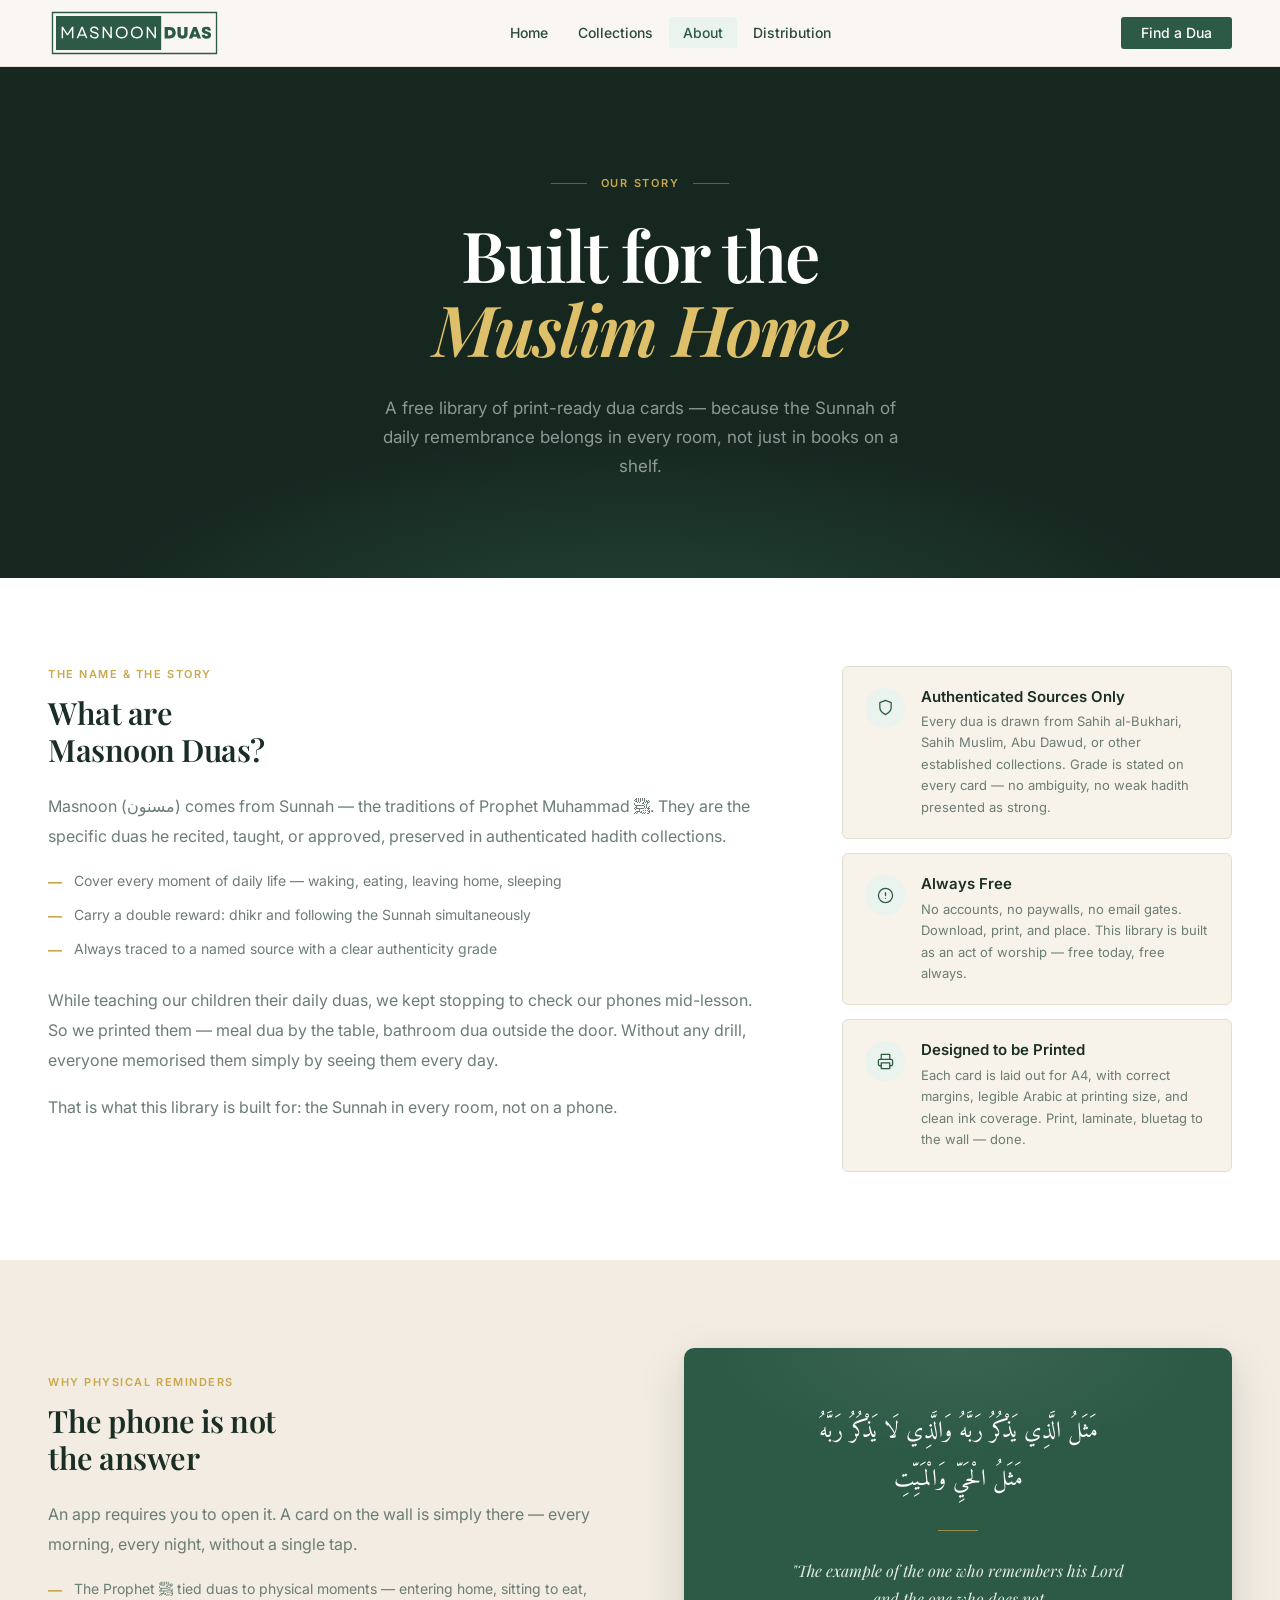
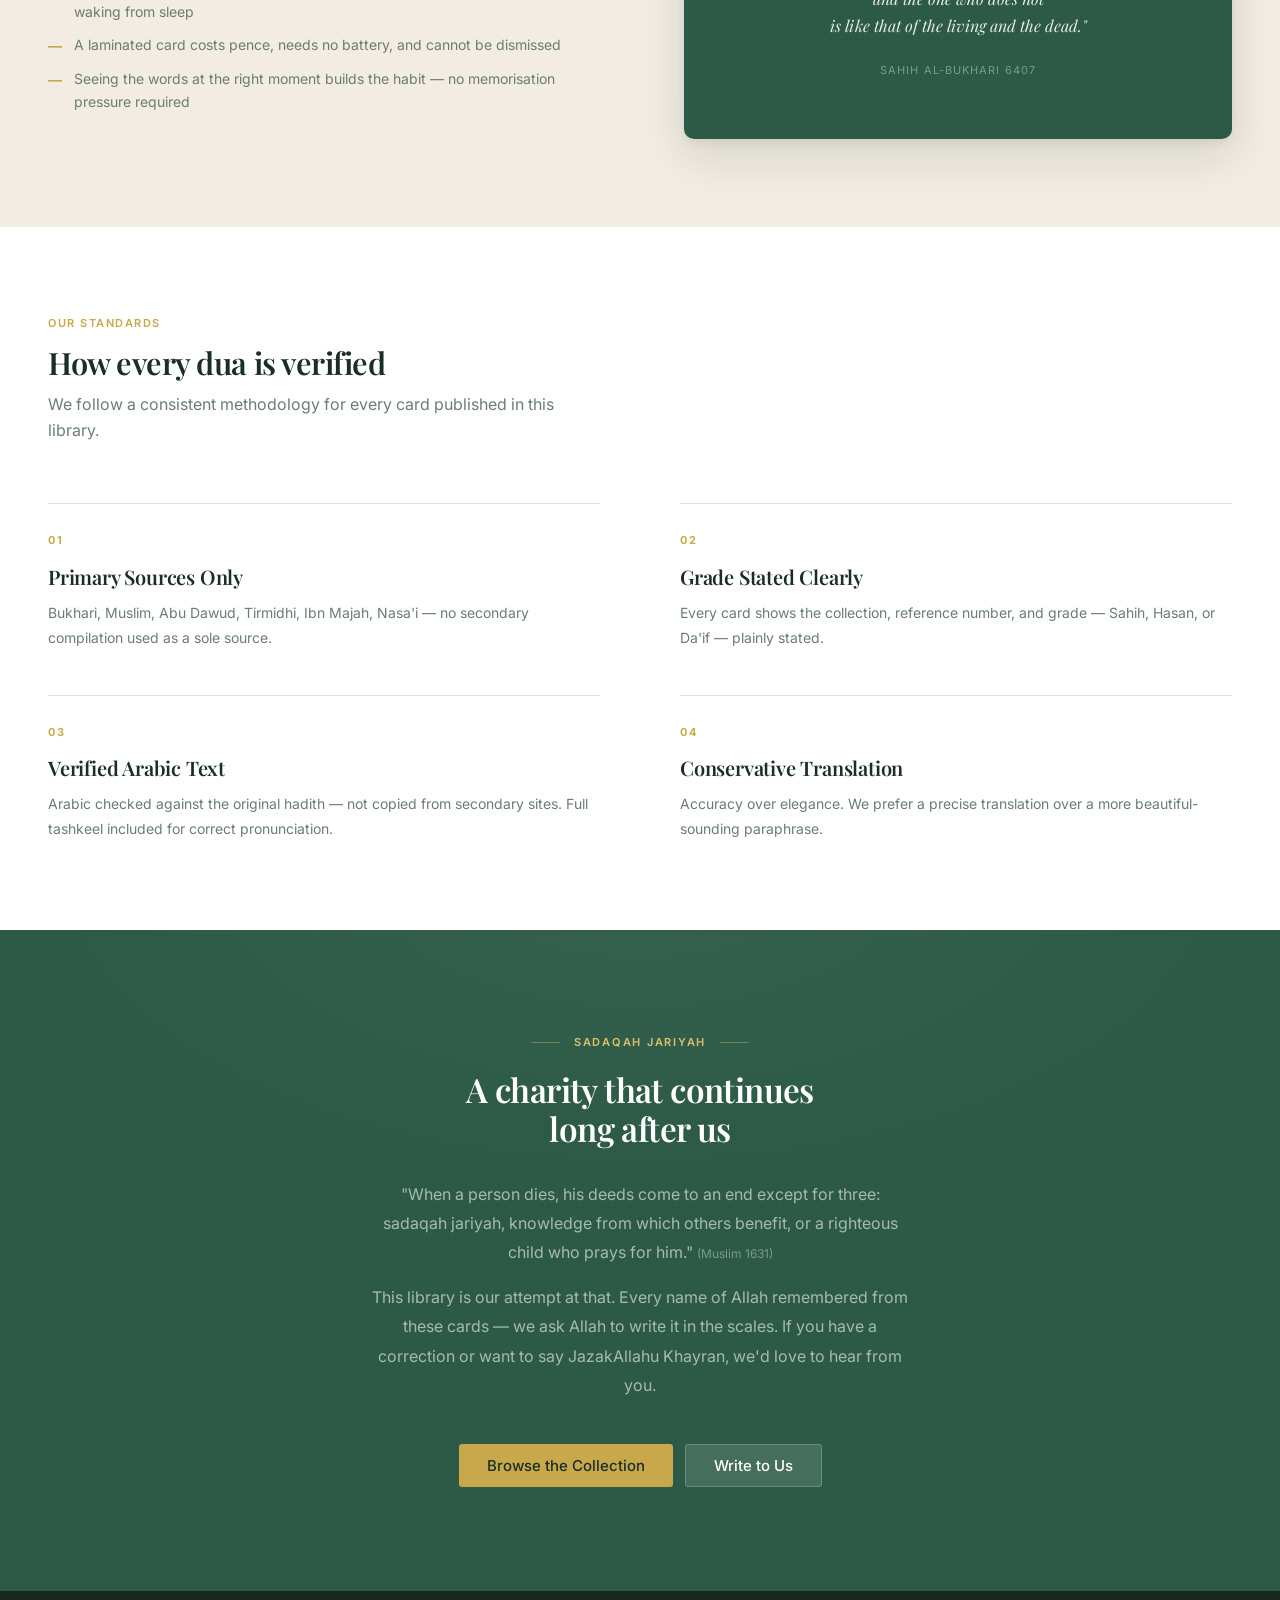
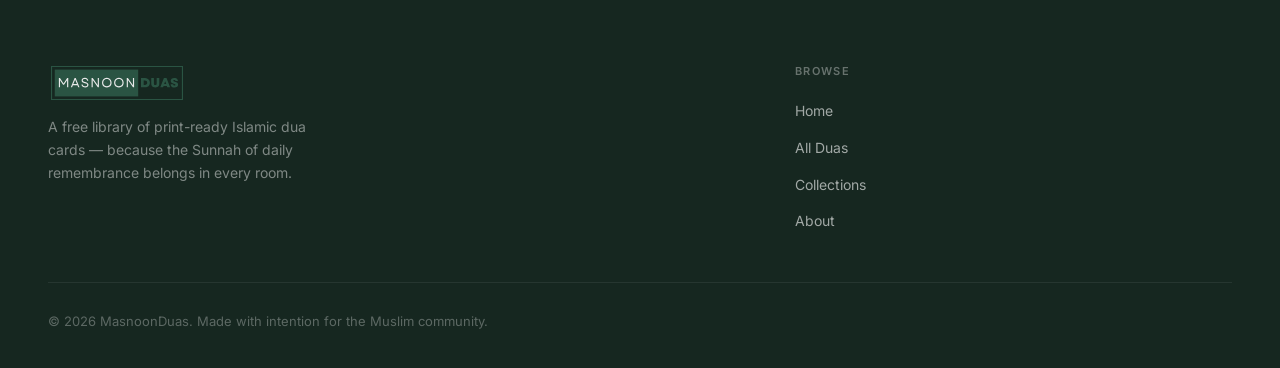
==== about.html @ e66ae3b7 "Add Google Analytics (G-L3SFLHLV78) to all pages Co-Authored-By: Claude Sonnet 4.6 <noreply@anthropi" ====
<!doctype html>
<html lang="en">
<head>
  <meta charset="UTF-8">
  <meta name="viewport" content="width=device-width, initial-scale=1.0">
  <!-- Google Analytics -->
  <script async src="https://www.googletagmanager.com/gtag/js?id=G-L3SFLHLV78"></script>
  <script>
    window.dataLayer = window.dataLayer || [];
    function gtag(){dataLayer.push(arguments);}
    gtag('js', new Date());
    gtag('config', 'G-L3SFLHLV78');
  </script>
  <title>About MasnoonDuas | Free Printable Islamic Dua Cards</title>
  <meta name="description" content="MasnoonDuas is a free library of print-ready Islamic dua cards, built to help Muslim families revive the Sunnah of daily remembrance in their homes.">
  <meta name="robots" content="index, follow">
  <link rel="canonical" href="https://masnoonduas.com/about.html">
  <link rel="icon" href="masnoon.svg" type="image/svg+xml">
  <!-- Open Graph -->
  <meta property="og:site_name" content="MasnoonDuas">
  <meta property="og:type" content="website">
  <meta property="og:url" content="https://masnoonduas.com/about.html">
  <meta property="og:title" content="About MasnoonDuas | Free Printable Islamic Dua Cards">
  <meta property="og:description" content="MasnoonDuas is a free library of print-ready Islamic dua cards, built to help Muslim families revive the Sunnah of daily remembrance in their homes.">
  <!-- Twitter Card -->
  <meta name="twitter:card" content="summary">
  <meta name="twitter:title" content="About MasnoonDuas | Free Printable Islamic Dua Cards">
  <meta name="twitter:description" content="MasnoonDuas is a free library of print-ready Islamic dua cards, built to help Muslim families revive the Sunnah of daily remembrance in their homes.">
  <link rel="preconnect" href="https://fonts.googleapis.com">
  <link rel="preconnect" href="https://fonts.gstatic.com" crossorigin>
  <link href="https://fonts.googleapis.com/css2?family=Playfair+Display:ital,wght@0,400;0,500;0,600;0,700;1,400;1,500&family=Inter:wght@300;400;500;600&family=Amiri:ital,wght@0,400;0,700;1,400&display=swap" rel="stylesheet">
  <link rel="stylesheet" href="css/base.css">
  <link rel="stylesheet" href="css/about.css">
  <script type="application/ld+json">
  {
    "@context": "https://schema.org",
    "@graph": [
      {
        "@type": "AboutPage",
        "@id": "https://masnoonduas.com/about.html",
        "url": "https://masnoonduas.com/about.html",
        "name": "About MasnoonDuas | Free Printable Islamic Dua Cards",
        "description": "MasnoonDuas is a free library of print-ready Islamic dua cards, built to help Muslim families revive the Sunnah of daily remembrance in their homes.",
        "isPartOf": {"@id": "https://masnoonduas.com/#website"},
        "about": {"@id": "https://masnoonduas.com/#organization"},
        "inLanguage": "en"
      },
      {
        "@type": "Organization",
        "@id": "https://masnoonduas.com/#organization",
        "name": "MasnoonDuas",
        "url": "https://masnoonduas.com/",
        "description": "A free library of print-ready Islamic dua cards — because the Sunnah of daily remembrance belongs in every room."
      }
    ]
  }
  </script>
</head>
<body>

<!-- ── NAV ─────────────────────────────────────────────── -->
<header class="nav">
  <div class="nav-inner">
    <a href="index.html" class="nav-logo">
      <img src="masnoon.svg" alt="MasnoonDuas" class="nav-logo-img">
    </a>
    <nav aria-label="Main navigation">
      <ul class="nav-links">
        <li><a href="index.html">Home</a></li>
        <li><a href="browse.html?tab=collections">Collections</a></li>
        <li><a href="about.html" class="active">About</a></li>
        <li><a href="distribute.html">Distribution</a></li>
      </ul>
    </nav>
    <div class="nav-actions">
      <a href="browse.html" class="btn btn-primary">Find a Dua</a>
    </div>
  </div>
</header>

<!-- ── HERO ─────────────────────────────────────────────── -->
<section class="about-hero">
  <div class="about-hero-inner">
    <div class="about-hero-kicker">Our Story</div>
    <h1 class="about-hero-title">
      Built for the<br>
      <em>Muslim Home</em>
    </h1>
    <p class="about-hero-sub">
      A free library of print-ready dua cards — because the Sunnah of daily remembrance belongs in every room, not just in books on a shelf.
    </p>
  </div>
</section>

<!-- ── ORIGIN ────────────────────────────────────────────── -->
<section class="section origin-section">
  <div class="section-inner">
    <div class="origin-grid">

      <!-- Left: story -->
      <div class="origin-text">
        <div class="section-kicker">The Name & The Story</div>
        <h2 class="section-title">What are<br>Masnoon Duas?</h2>
        <div class="origin-body">
          <p>Masnoon (مسنون) comes from Sunnah — the traditions of Prophet Muhammad ﷺ. They are the specific duas he recited, taught, or approved, preserved in authenticated hadith collections.</p>
          <ul class="about-list">
            <li>Cover every moment of daily life — waking, eating, leaving home, sleeping</li>
            <li>Carry a double reward: dhikr and following the Sunnah simultaneously</li>
            <li>Always traced to a named source with a clear authenticity grade</li>
          </ul>

          <p style="margin-top: 24px;">While teaching our children their daily duas, we kept stopping to check our phones mid-lesson. So we printed them — meal dua by the table, bathroom dua outside the door. Without any drill, everyone memorised them simply by seeing them every day.</p>

          <p style="margin-top: 16px;">That is what this library is built for: the Sunnah in every room, not on a phone.</p>
        </div>
      </div>

      <!-- Right: commitment cards -->
      <div class="origin-cards">
        <div class="origin-card">
          <div class="origin-card-icon">
            <svg viewBox="0 0 24 24" fill="none" stroke="currentColor" stroke-width="1.8" stroke-linecap="round" stroke-linejoin="round">
              <path d="M12 22s8-4 8-10V5l-8-3-8 3v7c0 6 8 10 8 10z"/>
            </svg>
          </div>
          <div>
            <div class="origin-card-title">Authenticated Sources Only</div>
            <div class="origin-card-desc">Every dua is drawn from Sahih al-Bukhari, Sahih Muslim, Abu Dawud, or other established collections. Grade is stated on every card — no ambiguity, no weak hadith presented as strong.</div>
          </div>
        </div>

        <div class="origin-card">
          <div class="origin-card-icon">
            <svg viewBox="0 0 24 24" fill="none" stroke="currentColor" stroke-width="1.8" stroke-linecap="round" stroke-linejoin="round">
              <circle cx="12" cy="12" r="10"/>
              <line x1="12" y1="8" x2="12" y2="12"/>
              <line x1="12" y1="16" x2="12.01" y2="16"/>
            </svg>
          </div>
          <div>
            <div class="origin-card-title">Always Free</div>
            <div class="origin-card-desc">No accounts, no paywalls, no email gates. Download, print, and place. This library is built as an act of worship — free today, free always.</div>
          </div>
        </div>

        <div class="origin-card">
          <div class="origin-card-icon">
            <svg viewBox="0 0 24 24" fill="none" stroke="currentColor" stroke-width="1.8" stroke-linecap="round" stroke-linejoin="round">
              <polyline points="6 9 6 2 18 2 18 9"/>
              <path d="M6 18H4a2 2 0 01-2-2v-5a2 2 0 012-2h16a2 2 0 012 2v5a2 2 0 01-2 2h-2"/>
              <rect x="6" y="14" width="12" height="8"/>
            </svg>
          </div>
          <div>
            <div class="origin-card-title">Designed to be Printed</div>
            <div class="origin-card-desc">Each card is laid out for A4, with correct margins, legible Arabic at printing size, and clean ink coverage. Print, laminate, bluetag to the wall — done.</div>
          </div>
        </div>
      </div>

    </div>
  </div>
</section>

<!-- ── PHILOSOPHY ─────────────────────────────────────────── -->
<section class="section philosophy-section">
  <div class="section-inner">
    <div class="philosophy-grid">

      <!-- Left: text -->
      <div class="philosophy-text">
        <div class="section-kicker">Why Physical Reminders</div>
        <h2 class="section-title">The phone is not<br>the answer</h2>
        <div class="philosophy-body">
          <p>An app requires you to open it. A card on the wall is simply there — every morning, every night, without a single tap.</p>
          <ul class="about-list">
            <li>The Prophet ﷺ tied duas to physical moments — entering home, sitting to eat, waking from sleep</li>
            <li>A laminated card costs pence, needs no battery, and cannot be dismissed</li>
            <li>Seeing the words at the right moment builds the habit — no memorisation pressure required</li>
          </ul>
        </div>
      </div>

      <!-- Right: hadith quote -->
      <div class="philosophy-quote">
        <div class="philosophy-quote-arabic">
          مَثَلُ الَّذِي يَذْكُرُ رَبَّهُ وَالَّذِي لَا يَذْكُرُ رَبَّهُ<br>
          مَثَلُ الْحَيِّ وَالْمَيِّتِ
        </div>
        <div class="philosophy-quote-rule"></div>
        <div class="philosophy-quote-trans">
          "The example of the one who remembers his Lord<br>
          and the one who does not<br>
          is like that of the living and the dead."
        </div>
        <div class="philosophy-quote-source">Sahih al-Bukhari 6407</div>
      </div>

    </div>
  </div>
</section>

<!-- ── STANDARDS ──────────────────────────────────────────── -->
<section class="section standards-section">
  <div class="section-inner">
    <div class="standards-header">
      <div class="section-kicker">Our Standards</div>
      <h2 class="section-title">How every dua is verified</h2>
      <p class="section-sub">We follow a consistent methodology for every card published in this library.</p>
    </div>
    <div class="standards-grid">

      <div class="standard-item">
        <span class="standard-num">01</span>
        <div class="standard-title">Primary Sources Only</div>
        <div class="standard-desc">Bukhari, Muslim, Abu Dawud, Tirmidhi, Ibn Majah, Nasa'i — no secondary compilation used as a sole source.</div>
      </div>

      <div class="standard-item">
        <span class="standard-num">02</span>
        <div class="standard-title">Grade Stated Clearly</div>
        <div class="standard-desc">Every card shows the collection, reference number, and grade — Sahih, Hasan, or Da'if — plainly stated.</div>
      </div>

      <div class="standard-item">
        <span class="standard-num">03</span>
        <div class="standard-title">Verified Arabic Text</div>
        <div class="standard-desc">Arabic checked against the original hadith — not copied from secondary sites. Full tashkeel included for correct pronunciation.</div>
      </div>

      <div class="standard-item">
        <span class="standard-num">04</span>
        <div class="standard-title">Conservative Translation</div>
        <div class="standard-desc">Accuracy over elegance. We prefer a precise translation over a more beautiful-sounding paraphrase.</div>
      </div>

    </div>
  </div>
</section>

<!-- ── CLOSING ────────────────────────────────────────────── -->
<section class="closing-section">
  <div class="closing-inner">
    <div class="closing-kicker">Sadaqah Jariyah</div>
    <h2 class="closing-title">A charity that continues<br>long after us</h2>
    <p class="closing-body">
      "When a person dies, his deeds come to an end except for three: sadaqah jariyah, knowledge from which others benefit, or a righteous child who prays for him." <span style="color:rgba(255,255,255,0.38); font-size:12px;">(Muslim 1631)</span>
    </p>
    <p class="closing-body">
      This library is our attempt at that. Every name of Allah remembered from these cards — we ask Allah to write it in the scales. If you have a correction or want to say JazakAllahu Khayran, we'd love to hear from you.
    </p>
    <div class="closing-actions">
      <a href="browse.html" class="btn btn-gold btn-lg">Browse the Collection</a>
      <a href="mailto:muntasir.joarder@gmail.com" class="btn btn-white btn-lg">Write to Us</a>
    </div>
  </div>
</section>

<!-- ── FOOTER ─────────────────────────────────────────────── -->
<footer class="footer">
  <div class="footer-inner">
    <div class="footer-top">
      <div>
        <div class="footer-logo">
          <img src="masnoon.svg" alt="MasnoonDuas" class="footer-logo-img">
        </div>
        <p class="footer-tagline">A free library of print-ready Islamic dua cards — because the Sunnah of daily remembrance belongs in every room.</p>
      </div>
      <div>
        <div class="footer-col-title">Browse</div>
        <ul class="footer-links">
          <li><a href="index.html">Home</a></li>
          <li><a href="browse.html">All Duas</a></li>
          <li><a href="browse.html?tab=collections">Collections</a></li>
          <li><a href="about.html">About</a></li>
        </ul>
      </div>
    </div>
    <div class="footer-bottom">
      <div class="footer-copy">© 2026 MasnoonDuas. Made with intention for the Muslim community.</div>
    </div>
  </div>
</footer>

</body>
</html>
---- css/base.css ----
:root {
  --bg:            #FAF7F2;
  --surface:       #FFFFFF;
  --fg:            #1A2E25;
  --fg-light:      #2C4A3A;
  --muted:         #6B7D74;
  --muted-light:   #96A89F;
  --border:        #E4DDD0;
  --border-light:  #EDE7DC;
  --emerald:       #2D5A47;
  --emerald-deep:  #1E3D2F;
  --emerald-mid:   #3A7059;
  --emerald-subtle:#EBF3EE;
  --gold:          #C9A84C;
  --gold-light:    #DEC06A;
  --gold-subtle:   #FAF4E4;
  --cream-section: #F2ECE2;
  --cream-card:    #F7F2EA;
  --dark-surface:  #162720;

  --font-display: 'Playfair Display', Georgia, 'Times New Roman', serif;
  --font-body:    'Inter', -apple-system, BlinkMacSystemFont, system-ui, sans-serif;
  --font-arabic:  'Amiri', 'Traditional Arabic', 'Arabic Typesetting', serif;

  --shadow-sm:   0 1px 4px rgba(26,46,37,.06);
  --shadow-md:   0 4px 20px rgba(26,46,37,.09), 0 1px 4px rgba(26,46,37,.05);
  --shadow-lg:   0 16px 48px rgba(26,46,37,.13), 0 4px 12px rgba(26,46,37,.07);
  --shadow-card: 0 2px 12px rgba(26,46,37,.08);

  --container: 1320px;
  --r-sm: 3px;
  --r-md: 6px;
  --r-lg: 10px;
}

*, *::before, *::after { box-sizing: border-box; margin: 0; padding: 0; }
html { scroll-behavior: smooth; }
body {
  background: var(--bg);
  color: var(--fg);
  font-family: var(--font-body);
  font-size: 16px;
  line-height: 1.6;
  -webkit-font-smoothing: antialiased;
  -moz-osx-font-smoothing: grayscale;
}

/* ── NAV ── */
.nav {
  position: sticky; top: 0; z-index: 200;
  background: rgba(250,247,242,0.92);
  backdrop-filter: blur(14px);
  -webkit-backdrop-filter: blur(14px);
  border-bottom: 1px solid var(--border);
}
.nav-inner {
  max-width: var(--container); margin: 0 auto;
  padding: 0 48px; height: 66px;
  display: flex; align-items: center; justify-content: space-between; gap: 32px;
}
.nav-logo { display: flex; align-items: center; gap: 10px; text-decoration: none; flex-shrink: 0; }
.nav-logo-img { height: 50px; width: auto; display: block; }
.nav-links { display: flex; align-items: center; gap: 2px; list-style: none; }
.nav-links a {
  color: var(--fg-light); text-decoration: none; font-size: 14px; font-weight: 500;
  padding: 7px 14px; border-radius: var(--r-sm);
  transition: color .18s, background .18s; white-space: nowrap;
}
.nav-links a:hover, .nav-links a.active { color: var(--emerald); background: var(--emerald-subtle); }
.nav-actions { display: flex; align-items: center; gap: 10px; flex-shrink: 0; }

/* ── BUTTONS ── */
.btn {
  display: inline-flex; align-items: center; gap: 7px;
  padding: 9px 20px; border-radius: var(--r-sm);
  font-family: var(--font-body); font-size: 14px; font-weight: 500;
  line-height: 1; cursor: pointer; transition: all .2s;
  text-decoration: none; border: none; white-space: nowrap;
}
.btn-primary { background: var(--emerald); color: #fff; }
.btn-primary:hover { background: var(--emerald-deep); }
.btn-outline { background: transparent; color: var(--emerald); border: 1.5px solid var(--emerald); }
.btn-outline:hover { background: var(--emerald-subtle); }
.btn-ghost { background: transparent; color: var(--fg-light); border: 1.5px solid var(--border); }
.btn-ghost:hover { border-color: var(--emerald); color: var(--emerald); }
.btn-gold { background: var(--gold); color: var(--fg); }
.btn-gold:hover { background: var(--gold-light); }
.btn-white { background: rgba(255,255,255,0.12); color: #fff; border: 1.5px solid rgba(255,255,255,0.2); }
.btn-white:hover { background: rgba(255,255,255,0.2); }
.btn-lg { padding: 13px 28px; font-size: 15px; }

/* ── SECTION BASE ── */
.section { padding: 80px 0; }
.section-inner { max-width: var(--container); margin: 0 auto; padding: 0 48px; }
.section-kicker {
  font-size: 11px; font-weight: 600; letter-spacing: 0.14em;
  text-transform: uppercase; color: var(--gold); margin-bottom: 12px;
}
.section-title {
  font-family: var(--font-display); font-size: clamp(26px, 2.4vw, 36px);
  font-weight: 600; letter-spacing: -0.015em; line-height: 1.2; color: var(--fg);
}
.section-sub { font-size: 16px; color: var(--muted); margin-top: 10px; max-width: 480px; }

/* ── FOOTER ── */
.footer { background: var(--dark-surface); padding: 72px 0 36px; }
.footer-inner { max-width: var(--container); margin: 0 auto; padding: 0 48px; }
.footer-top {
  display: grid; grid-template-columns: 1.6fr 1fr; gap: 48px;
  padding-bottom: 48px; border-bottom: 1px solid rgba(255,255,255,0.07);
}
.footer-logo { display: flex; align-items: center; margin-bottom: 12px; }
.footer-logo-img { height: 40px; width: auto; display: block; opacity: 0.9; }
.footer-tagline { font-size: 14px; color: rgba(255,255,255,0.45); line-height: 1.65; max-width: 280px; }
.footer-col-title {
  font-size: 11px; font-weight: 600; letter-spacing: 0.12em; text-transform: uppercase;
  color: rgba(255,255,255,0.35); margin-bottom: 18px;
}
.footer-links { list-style: none; display: flex; flex-direction: column; gap: 11px; }
.footer-links a { color: rgba(255,255,255,0.6); text-decoration: none; font-size: 14px; transition: color .18s; }
.footer-links a:hover { color: #fff; }
.footer-bottom { padding-top: 28px; }
.footer-copy { font-size: 13px; color: rgba(255,255,255,0.3); }

/* ── RESPONSIVE ── */
@media (max-width: 768px) {
  :root { --container: 100%; }
  .nav-inner { padding: 0 20px; }
  .nav-links { display: none; }
  .section { padding: 56px 0; }
  .section-inner { padding: 0 20px; }
  .footer-top { grid-template-columns: 1fr; gap: 32px; }
  .footer-inner { padding: 0 20px; }
}
---- css/about.css ----
/* about.css overrides base section padding/width for the more spacious about layout */
.section { padding: 88px 0; }
.section-sub { max-width: 540px; }

/* ── ABOUT LIST ── */
.about-list {
  list-style: none; display: flex; flex-direction: column;
  gap: 10px; margin-top: 18px;
}
.about-list li {
  display: flex; align-items: flex-start; gap: 12px;
  font-size: 14px; color: var(--muted); line-height: 1.65;
}
.about-list li::before {
  content: '—'; color: var(--gold); font-weight: 700;
  flex-shrink: 0; margin-top: 1px;
}

/* ── ABOUT HERO ── */
.about-hero {
  background: var(--dark-surface); padding: 108px 0 96px;
  text-align: center; position: relative; overflow: hidden;
}
.about-hero::before {
  content: ''; position: absolute; inset: 0;
  background: radial-gradient(ellipse 70% 60% at 50% 110%, rgba(45,90,71,0.55) 0%, transparent 65%);
  pointer-events: none;
}
.about-hero-inner {
  max-width: 720px; margin: 0 auto; padding: 0 48px;
  position: relative; z-index: 1;
}
.about-hero-kicker {
  display: flex; align-items: center; justify-content: center; gap: 14px;
  font-size: 11px; font-weight: 600; letter-spacing: 0.16em;
  text-transform: uppercase; color: var(--gold); margin-bottom: 24px;
}
.about-hero-kicker::before, .about-hero-kicker::after {
  content: ''; display: block; width: 36px; height: 1px; background: var(--gold); opacity: 0.45;
}
.about-hero-title {
  font-family: var(--font-display); font-size: clamp(42px, 5.5vw, 72px);
  font-weight: 600; line-height: 1.06; letter-spacing: -0.028em;
  color: #fff; margin-bottom: 28px;
}
.about-hero-title em { font-style: italic; color: var(--gold-light); }
.about-hero-sub {
  font-size: 17px; line-height: 1.72; color: rgba(255,255,255,0.52); max-width: 540px; margin: 0 auto;
}

/* ── ORIGIN SECTION ── */
.origin-section { background: var(--surface); }
.origin-grid { display: grid; grid-template-columns: 1fr 390px; gap: 88px; align-items: start; }
.origin-body { font-size: 16px; color: var(--muted); line-height: 1.88; margin-top: 22px; }
.origin-cards { display: flex; flex-direction: column; gap: 14px; position: sticky; top: 88px; }
.origin-card {
  display: flex; gap: 16px; align-items: flex-start;
  background: var(--cream-card); border: 1px solid var(--border);
  border-radius: var(--r-md); padding: 20px 22px; transition: border-color .2s, box-shadow .2s;
}
.origin-card:hover { border-color: rgba(45,90,71,0.25); box-shadow: var(--shadow-sm); }
.origin-card-icon {
  flex-shrink: 0; width: 40px; height: 40px; background: var(--emerald-subtle);
  border-radius: 50%; display: flex; align-items: center; justify-content: center;
  color: var(--emerald); margin-top: 1px;
}
.origin-card-icon svg { width: 17px; height: 17px; }
.origin-card-title { font-weight: 600; font-size: 15px; color: var(--fg); margin-bottom: 5px; line-height: 1.3; }
.origin-card-desc { font-size: 13px; color: var(--muted); line-height: 1.65; }

/* ── PHILOSOPHY SECTION ── */
.philosophy-section { background: var(--cream-section); }
.philosophy-grid { display: grid; grid-template-columns: 1fr 1fr; gap: 88px; align-items: center; }
.philosophy-body { font-size: 16px; color: var(--muted); line-height: 1.88; margin-top: 22px; }
.philosophy-quote {
  background: var(--emerald); border-radius: var(--r-lg);
  padding: 60px 48px; text-align: center;
  box-shadow: var(--shadow-lg); position: relative; overflow: hidden;
}
.philosophy-quote::before {
  content: ''; position: absolute; inset: 0;
  background: radial-gradient(ellipse 80% 50% at 50% 0%, rgba(255,255,255,0.06) 0%, transparent 55%);
  pointer-events: none;
}
.philosophy-quote-arabic {
  font-family: var(--font-arabic); font-size: 23px; color: #fff;
  line-height: 2.1; direction: rtl; position: relative; z-index: 1;
}
.philosophy-quote-rule { width: 40px; height: 1px; background: var(--gold); margin: 26px auto; opacity: 0.65; }
.philosophy-quote-trans {
  font-family: var(--font-display); font-style: italic; font-size: 16px;
  color: rgba(255,255,255,0.88); line-height: 1.72; margin-bottom: 22px;
  position: relative; z-index: 1;
}
.philosophy-quote-source {
  font-size: 11px; color: rgba(255,255,255,0.38); letter-spacing: 0.1em;
  text-transform: uppercase; position: relative; z-index: 1;
}

/* ── STANDARDS SECTION ── */
.standards-section { background: var(--surface); }
.standards-header { margin-bottom: 60px; }
.standards-grid { display: grid; grid-template-columns: 1fr 1fr; gap: 44px 80px; }
.standard-item { border-top: 1.5px solid var(--border); padding-top: 28px; }
.standard-num {
  display: block; font-size: 11px; font-weight: 700; letter-spacing: 0.16em;
  text-transform: uppercase; color: var(--gold); margin-bottom: 14px;
}
.standard-title {
  font-family: var(--font-display); font-size: 20px; font-weight: 600;
  color: var(--fg); margin-bottom: 12px; letter-spacing: -0.01em; line-height: 1.25;
}
.standard-desc { font-size: 14px; color: var(--muted); line-height: 1.78; }

/* ── CLOSING SECTION ── */
.closing-section { background: var(--emerald); padding: 104px 0; position: relative; overflow: hidden; }
.closing-section::before {
  content: ''; position: absolute; inset: 0;
  background: radial-gradient(ellipse 80% 80% at 50% -10%, rgba(255,255,255,0.04) 0%, transparent 60%);
  pointer-events: none;
}
.closing-inner {
  max-width: 640px; margin: 0 auto; padding: 0 48px;
  text-align: center; position: relative; z-index: 1;
}
.closing-kicker {
  font-size: 11px; font-weight: 600; letter-spacing: 0.16em;
  text-transform: uppercase; color: var(--gold-light); margin-bottom: 18px;
  display: flex; align-items: center; justify-content: center; gap: 14px;
}
.closing-kicker::before, .closing-kicker::after {
  content: ''; display: block; width: 28px; height: 1px; background: var(--gold-light); opacity: 0.4;
}
.closing-title {
  font-family: var(--font-display); font-size: clamp(26px, 2.6vw, 38px);
  font-weight: 600; color: #fff; line-height: 1.18; letter-spacing: -0.018em; margin-bottom: 32px;
}
.closing-body { font-size: 16px; color: rgba(255,255,255,0.58); line-height: 1.82; }
.closing-body + .closing-body { margin-top: 16px; }
.closing-actions { display: flex; gap: 12px; justify-content: center; flex-wrap: wrap; margin-top: 44px; }

/* ── RESPONSIVE ── */
@media (max-width: 1024px) {
  .origin-grid { grid-template-columns: 1fr; gap: 52px; }
  .origin-cards { position: static; }
  .philosophy-grid { grid-template-columns: 1fr; gap: 52px; }
}
@media (max-width: 768px) {
  .section { padding: 64px 0; }
  .about-hero { padding: 72px 0 64px; }
  .about-hero-inner { padding: 0 20px; }
  .philosophy-quote { padding: 44px 28px; }
  .standards-grid { grid-template-columns: 1fr; }
  .closing-section { padding: 72px 0; }
  .closing-inner { padding: 0 20px; }
}
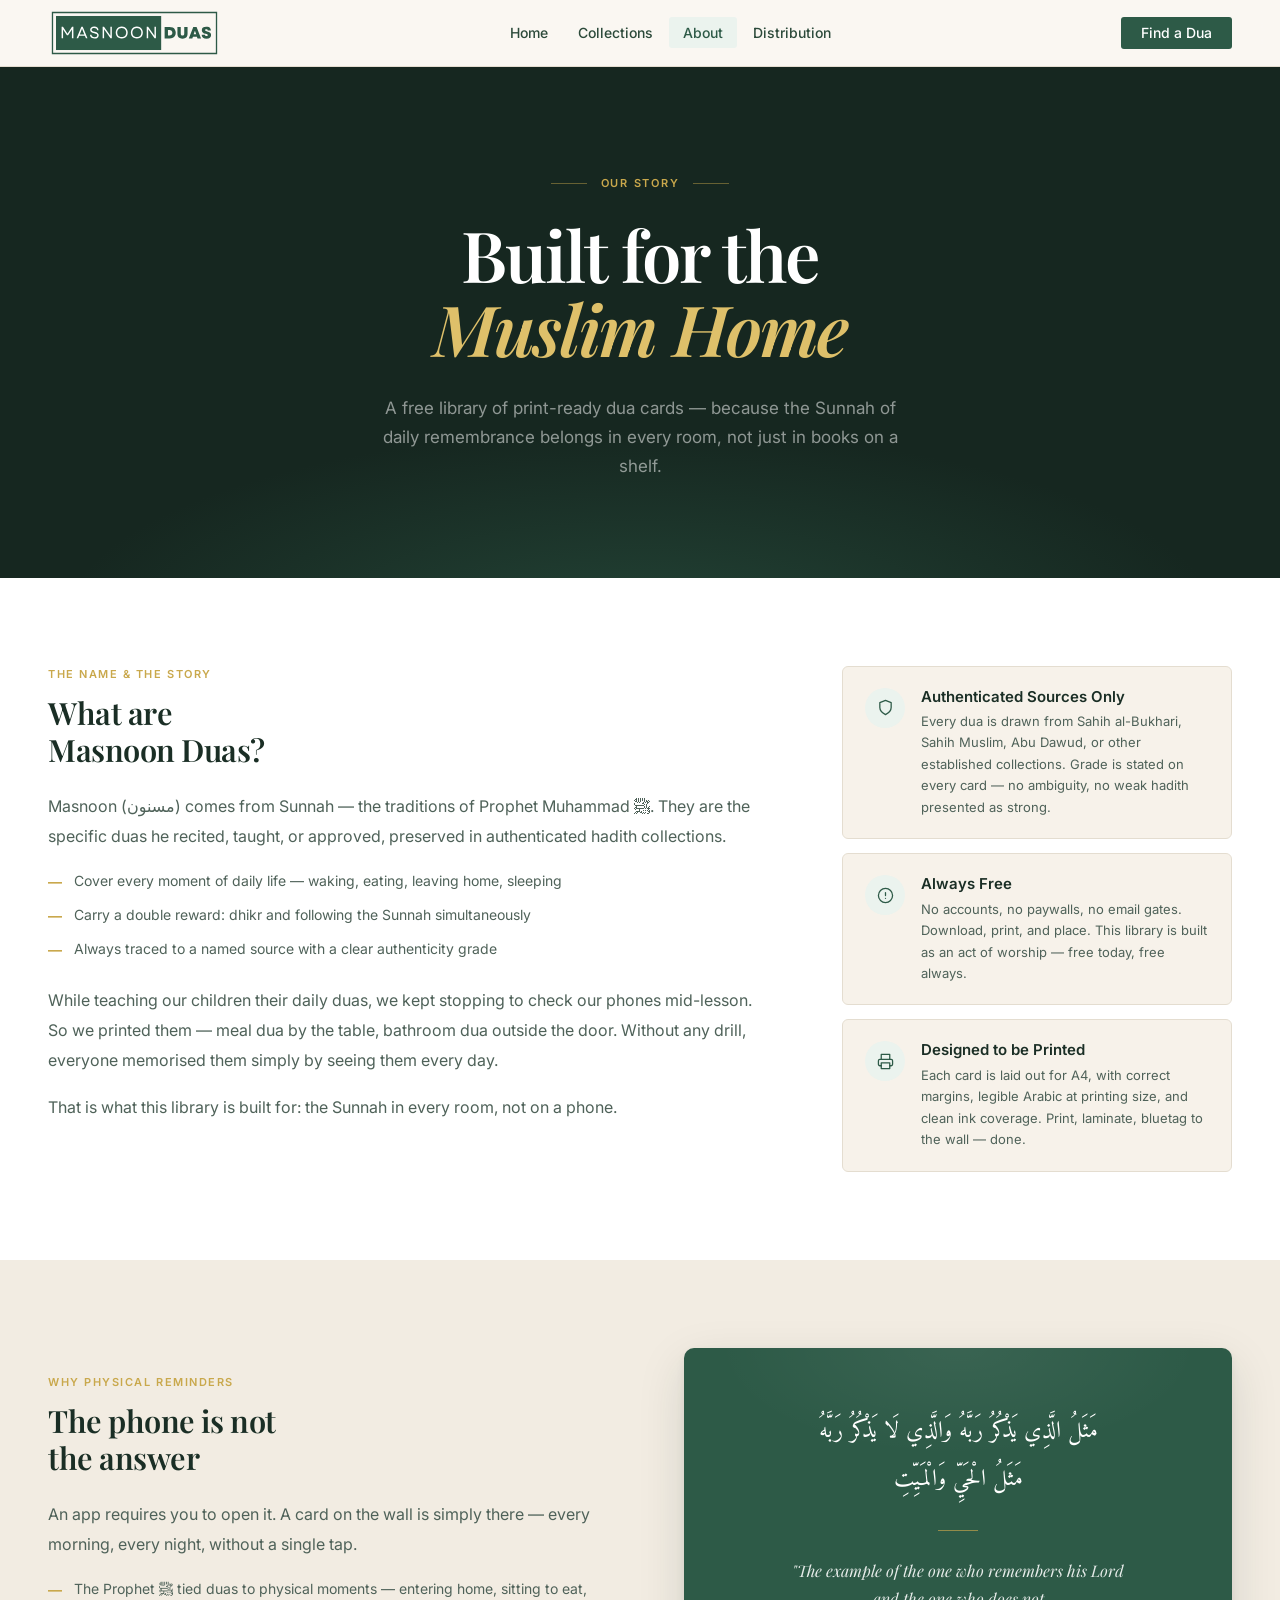
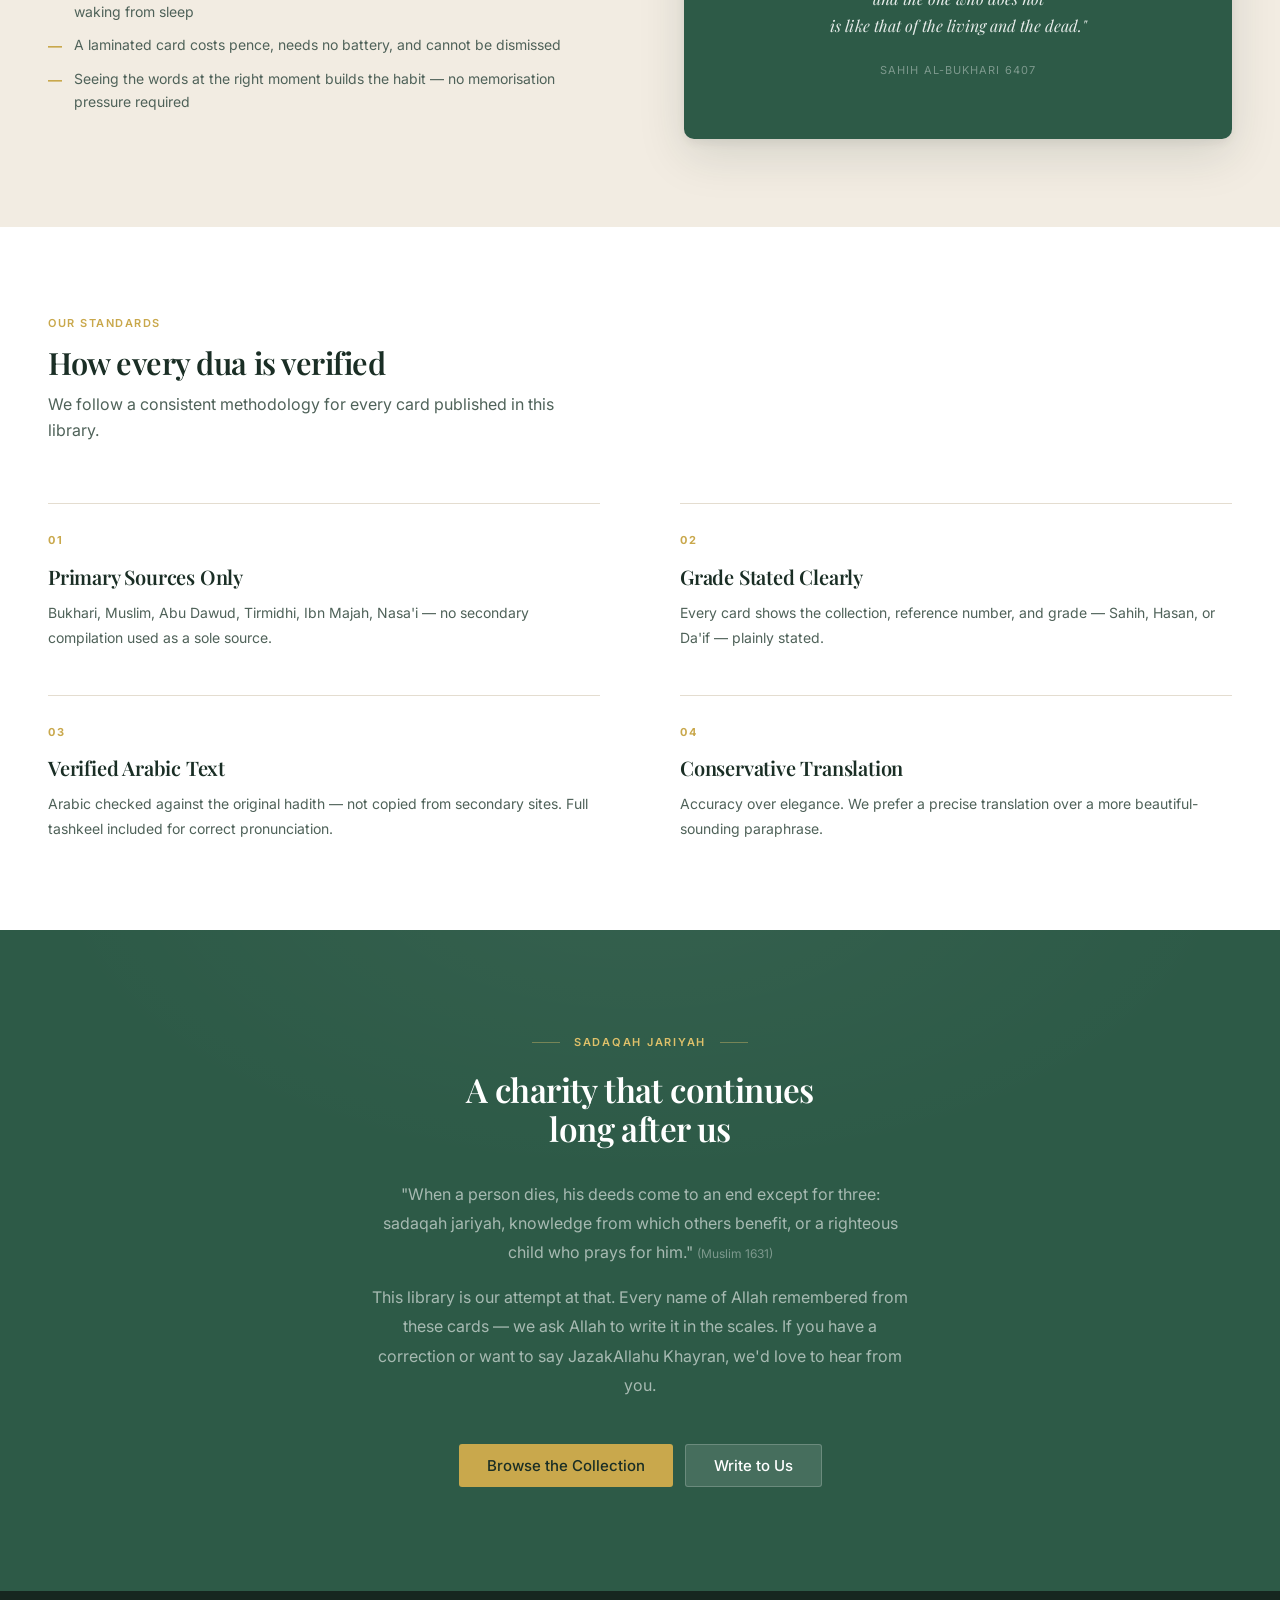
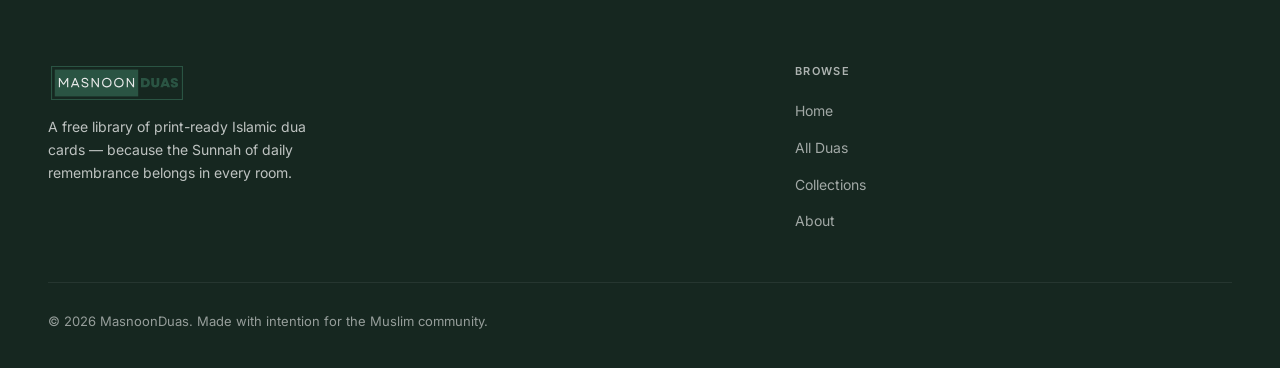
==== commit 4fdb5565: "Inline CSS to eliminate render-blocking stylesheets Replaces <link rel="stylesheet"> references to b" ====
--- a/about.html
+++ b/about.html
@@ -3,13 +3,26 @@
 <head>
   <meta charset="UTF-8">
   <meta name="viewport" content="width=device-width, initial-scale=1.0">
-  <!-- Google Analytics -->
-  <script async src="https://www.googletagmanager.com/gtag/js?id=G-L3SFLHLV78"></script>
+  <!-- Google Analytics (interaction-triggered — queued immediately, script loads on first user interaction) -->
   <script>
     window.dataLayer = window.dataLayer || [];
     function gtag(){dataLayer.push(arguments);}
     gtag('js', new Date());
     gtag('config', 'G-L3SFLHLV78');
+    (function() {
+      var loaded = false;
+      function loadGA() {
+        if (loaded) return;
+        loaded = true;
+        var s = document.createElement('script');
+        s.async = true;
+        s.src = 'https://www.googletagmanager.com/gtag/js?id=G-L3SFLHLV78';
+        document.head.appendChild(s);
+      }
+      ['click','scroll','keydown','touchstart'].forEach(function(e) {
+        window.addEventListener(e, loadGA, {once: true, passive: true});
+      });
+    })();
   </script>
   <title>About MasnoonDuas | Free Printable Islamic Dua Cards</title>
   <meta name="description" content="MasnoonDuas is a free library of print-ready Islamic dua cards, built to help Muslim families revive the Sunnah of daily remembrance in their homes.">
@@ -28,9 +41,97 @@
   <meta name="twitter:description" content="MasnoonDuas is a free library of print-ready Islamic dua cards, built to help Muslim families revive the Sunnah of daily remembrance in their homes.">
   <link rel="preconnect" href="https://fonts.googleapis.com">
   <link rel="preconnect" href="https://fonts.gstatic.com" crossorigin>
-  <link href="https://fonts.googleapis.com/css2?family=Playfair+Display:ital,wght@0,400;0,500;0,600;0,700;1,400;1,500&family=Inter:wght@300;400;500;600&family=Amiri:ital,wght@0,400;0,700;1,400&display=swap" rel="stylesheet">
-  <link rel="stylesheet" href="css/base.css">
-  <link rel="stylesheet" href="css/about.css">
+  <link rel="preload" as="style" href="https://fonts.googleapis.com/css2?family=Playfair+Display:ital,wght@0,400;0,600;0,700;1,400&family=Inter:wght@400;500;600&family=Amiri:wght@400;700&display=swap">
+  <link rel="stylesheet" href="https://fonts.googleapis.com/css2?family=Playfair+Display:ital,wght@0,400;0,600;0,700;1,400&family=Inter:wght@400;500;600&family=Amiri:wght@400;700&display=swap" media="print" onload="this.media='all'">
+  <noscript><link rel="stylesheet" href="https://fonts.googleapis.com/css2?family=Playfair+Display:ital,wght@0,400;0,600;0,700;1,400&family=Inter:wght@400;500;600&family=Amiri:wght@400;700&display=swap"></noscript>
+  <style>
+:root{--bg:#FAF7F2;--surface:#FFFFFF;--fg:#1A2E25;--fg-light:#2C4A3A;--muted:#4F6259;--muted-light:#96A89F;--border:#E4DDD0;--border-light:#EDE7DC;--emerald:#2D5A47;--emerald-deep:#1E3D2F;--emerald-mid:#3A7059;--emerald-subtle:#EBF3EE;--gold:#C9A84C;--gold-light:#DEC06A;--gold-subtle:#FAF4E4;--cream-section:#F2ECE2;--cream-card:#F7F2EA;--dark-surface:#162720;--font-display:'Playfair Display',Georgia,'Times New Roman',serif;--font-body:'Inter',-apple-system,BlinkMacSystemFont,system-ui,sans-serif;--font-arabic:'Amiri','Traditional Arabic','Arabic Typesetting',serif;--shadow-sm:0 1px 4px rgba(26,46,37,.06);--shadow-md:0 4px 20px rgba(26,46,37,.09),0 1px 4px rgba(26,46,37,.05);--shadow-lg:0 16px 48px rgba(26,46,37,.13),0 4px 12px rgba(26,46,37,.07);--shadow-card:0 2px 12px rgba(26,46,37,.08);--container:1320px;--r-sm:3px;--r-md:6px;--r-lg:10px}
+*,*::before,*::after{box-sizing:border-box;margin:0;padding:0}
+html{scroll-behavior:smooth}
+body{background:var(--bg);color:var(--fg);font-family:var(--font-body);font-size:16px;line-height:1.6;-webkit-font-smoothing:antialiased;-moz-osx-font-smoothing:grayscale}
+.nav{position:sticky;top:0;z-index:200;background:rgba(250,247,242,0.92);backdrop-filter:blur(14px);-webkit-backdrop-filter:blur(14px);border-bottom:1px solid var(--border)}
+.nav-inner{max-width:var(--container);margin:0 auto;padding:0 48px;height:66px;display:flex;align-items:center;justify-content:space-between;gap:32px}
+.nav-logo{display:flex;align-items:center;gap:10px;text-decoration:none;flex-shrink:0}
+.nav-logo-img{height:50px;width:auto;display:block}
+.nav-links{display:flex;align-items:center;gap:2px;list-style:none}
+.nav-links a{color:var(--fg-light);text-decoration:none;font-size:14px;font-weight:500;padding:7px 14px;border-radius:var(--r-sm);transition:color .18s,background .18s;white-space:nowrap}
+.nav-links a:hover,.nav-links a.active{color:var(--emerald);background:var(--emerald-subtle)}
+.nav-actions{display:flex;align-items:center;gap:10px;flex-shrink:0}
+.btn{display:inline-flex;align-items:center;gap:7px;padding:9px 20px;border-radius:var(--r-sm);font-family:var(--font-body);font-size:14px;font-weight:500;line-height:1;cursor:pointer;transition:all .2s;text-decoration:none;border:none;white-space:nowrap}
+.btn-primary{background:var(--emerald);color:#fff}.btn-primary:hover{background:var(--emerald-deep)}
+.btn-outline{background:transparent;color:var(--emerald);border:1.5px solid var(--emerald)}.btn-outline:hover{background:var(--emerald-subtle)}
+.btn-ghost{background:transparent;color:var(--fg-light);border:1.5px solid var(--border)}.btn-ghost:hover{border-color:var(--emerald);color:var(--emerald)}
+.btn-gold{background:var(--gold);color:var(--fg)}.btn-gold:hover{background:var(--gold-light)}
+.btn-white{background:rgba(255,255,255,0.12);color:#fff;border:1.5px solid rgba(255,255,255,0.2)}.btn-white:hover{background:rgba(255,255,255,0.2)}
+.btn-lg{padding:13px 28px;font-size:15px}
+.section{padding:80px 0}
+.section-inner{max-width:var(--container);margin:0 auto;padding:0 48px}
+.section-kicker{font-size:11px;font-weight:600;letter-spacing:0.14em;text-transform:uppercase;color:var(--gold);margin-bottom:12px}
+.section-title{font-family:var(--font-display);font-size:clamp(26px,2.4vw,36px);font-weight:600;letter-spacing:-0.015em;line-height:1.2;color:var(--fg)}
+.section-sub{font-size:16px;color:var(--muted);margin-top:10px;max-width:480px}
+.footer{background:var(--dark-surface);padding:72px 0 36px}
+.footer-inner{max-width:var(--container);margin:0 auto;padding:0 48px}
+.footer-top{display:grid;grid-template-columns:1.6fr 1fr;gap:48px;padding-bottom:48px;border-bottom:1px solid rgba(255,255,255,0.07)}
+.footer-logo{display:flex;align-items:center;margin-bottom:12px}
+.footer-logo-img{height:40px;width:auto;display:block;opacity:0.9}
+.footer-tagline{font-size:14px;color:rgba(255,255,255,0.72);line-height:1.65;max-width:280px}
+.footer-col-title{font-size:11px;font-weight:600;letter-spacing:0.12em;text-transform:uppercase;color:rgba(255,255,255,0.65);margin-bottom:18px}
+.footer-links{list-style:none;display:flex;flex-direction:column;gap:11px}
+.footer-links a{color:rgba(255,255,255,0.6);text-decoration:none;font-size:14px;transition:color .18s}
+.footer-links a:hover{color:#fff}
+.footer-bottom{padding-top:28px}
+.footer-copy{font-size:13px;color:rgba(255,255,255,0.55)}
+@media(max-width:768px){:root{--container:100%}.nav-inner{padding:0 20px}.nav-links{display:none}.section{padding:56px 0}.section-inner{padding:0 20px}.footer-top{grid-template-columns:1fr;gap:32px}.footer-inner{padding:0 20px}}
+.section{padding:88px 0}.section-sub{max-width:540px}
+.about-list{list-style:none;display:flex;flex-direction:column;gap:10px;margin-top:18px}
+.about-list li{display:flex;align-items:flex-start;gap:12px;font-size:14px;color:var(--muted);line-height:1.65}
+.about-list li::before{content:'—';color:var(--gold);font-weight:700;flex-shrink:0;margin-top:1px}
+.about-hero{background:var(--dark-surface);padding:108px 0 96px;text-align:center;position:relative;overflow:hidden}
+.about-hero::before{content:'';position:absolute;inset:0;background:radial-gradient(ellipse 70% 60% at 50% 110%,rgba(45,90,71,0.55) 0%,transparent 65%);pointer-events:none}
+.about-hero-inner{max-width:720px;margin:0 auto;padding:0 48px;position:relative;z-index:1}
+.about-hero-kicker{display:flex;align-items:center;justify-content:center;gap:14px;font-size:11px;font-weight:600;letter-spacing:0.16em;text-transform:uppercase;color:var(--gold);margin-bottom:24px}
+.about-hero-kicker::before,.about-hero-kicker::after{content:'';display:block;width:36px;height:1px;background:var(--gold);opacity:0.45}
+.about-hero-title{font-family:var(--font-display);font-size:clamp(42px,5.5vw,72px);font-weight:600;line-height:1.06;letter-spacing:-0.028em;color:#fff;margin-bottom:28px}
+.about-hero-title em{font-style:italic;color:var(--gold-light)}
+.about-hero-sub{font-size:17px;line-height:1.72;color:rgba(255,255,255,0.52);max-width:540px;margin:0 auto}
+.origin-section{background:var(--surface)}
+.origin-grid{display:grid;grid-template-columns:1fr 390px;gap:88px;align-items:start}
+.origin-body{font-size:16px;color:var(--muted);line-height:1.88;margin-top:22px}
+.origin-cards{display:flex;flex-direction:column;gap:14px;position:sticky;top:88px}
+.origin-card{display:flex;gap:16px;align-items:flex-start;background:var(--cream-card);border:1px solid var(--border);border-radius:var(--r-md);padding:20px 22px;transition:border-color .2s,box-shadow .2s}
+.origin-card:hover{border-color:rgba(45,90,71,0.25);box-shadow:var(--shadow-sm)}
+.origin-card-icon{flex-shrink:0;width:40px;height:40px;background:var(--emerald-subtle);border-radius:50%;display:flex;align-items:center;justify-content:center;color:var(--emerald);margin-top:1px}
+.origin-card-icon svg{width:17px;height:17px}
+.origin-card-title{font-weight:600;font-size:15px;color:var(--fg);margin-bottom:5px;line-height:1.3}
+.origin-card-desc{font-size:13px;color:var(--muted);line-height:1.65}
+.philosophy-section{background:var(--cream-section)}
+.philosophy-grid{display:grid;grid-template-columns:1fr 1fr;gap:88px;align-items:center}
+.philosophy-body{font-size:16px;color:var(--muted);line-height:1.88;margin-top:22px}
+.philosophy-quote{background:var(--emerald);border-radius:var(--r-lg);padding:60px 48px;text-align:center;box-shadow:var(--shadow-lg);position:relative;overflow:hidden}
+.philosophy-quote::before{content:'';position:absolute;inset:0;background:radial-gradient(ellipse 80% 50% at 50% 0%,rgba(255,255,255,0.06) 0%,transparent 55%);pointer-events:none}
+.philosophy-quote-arabic{font-family:var(--font-arabic);font-size:23px;color:#fff;line-height:2.1;direction:rtl;position:relative;z-index:1}
+.philosophy-quote-rule{width:40px;height:1px;background:var(--gold);margin:26px auto;opacity:0.65}
+.philosophy-quote-trans{font-family:var(--font-display);font-style:italic;font-size:16px;color:rgba(255,255,255,0.88);line-height:1.72;margin-bottom:22px;position:relative;z-index:1}
+.philosophy-quote-source{font-size:11px;color:rgba(255,255,255,0.38);letter-spacing:0.1em;text-transform:uppercase;position:relative;z-index:1}
+.standards-section{background:var(--surface)}
+.standards-header{margin-bottom:60px}
+.standards-grid{display:grid;grid-template-columns:1fr 1fr;gap:44px 80px}
+.standard-item{border-top:1.5px solid var(--border);padding-top:28px}
+.standard-num{display:block;font-size:11px;font-weight:700;letter-spacing:0.16em;text-transform:uppercase;color:var(--gold);margin-bottom:14px}
+.standard-title{font-family:var(--font-display);font-size:20px;font-weight:600;color:var(--fg);margin-bottom:12px;letter-spacing:-0.01em;line-height:1.25}
+.standard-desc{font-size:14px;color:var(--muted);line-height:1.78}
+.closing-section{background:var(--emerald);padding:104px 0;position:relative;overflow:hidden}
+.closing-section::before{content:'';position:absolute;inset:0;background:radial-gradient(ellipse 80% 80% at 50% -10%,rgba(255,255,255,0.04) 0%,transparent 60%);pointer-events:none}
+.closing-inner{max-width:640px;margin:0 auto;padding:0 48px;text-align:center;position:relative;z-index:1}
+.closing-kicker{font-size:11px;font-weight:600;letter-spacing:0.16em;text-transform:uppercase;color:var(--gold-light);margin-bottom:18px;display:flex;align-items:center;justify-content:center;gap:14px}
+.closing-kicker::before,.closing-kicker::after{content:'';display:block;width:28px;height:1px;background:var(--gold-light);opacity:0.4}
+.closing-title{font-family:var(--font-display);font-size:clamp(26px,2.6vw,38px);font-weight:600;color:#fff;line-height:1.18;letter-spacing:-0.018em;margin-bottom:32px}
+.closing-body{font-size:16px;color:rgba(255,255,255,0.58);line-height:1.82}
+.closing-body+.closing-body{margin-top:16px}
+.closing-actions{display:flex;gap:12px;justify-content:center;flex-wrap:wrap;margin-top:44px}
+@media(max-width:1024px){.origin-grid{grid-template-columns:1fr;gap:52px}.origin-cards{position:static}.philosophy-grid{grid-template-columns:1fr;gap:52px}}
+@media(max-width:768px){.section{padding:64px 0}.about-hero{padding:72px 0 64px}.about-hero-inner{padding:0 20px}.philosophy-quote{padding:44px 28px}.standards-grid{grid-template-columns:1fr}.closing-section{padding:72px 0}.closing-inner{padding:0 20px}}
+  </style>
   <script type="application/ld+json">
   {
     "@context": "https://schema.org",
@@ -62,7 +163,7 @@
 <header class="nav">
   <div class="nav-inner">
     <a href="index.html" class="nav-logo">
-      <img src="masnoon.svg" alt="MasnoonDuas" class="nav-logo-img">
+      <img src="masnoon.svg" alt="MasnoonDuas" class="nav-logo-img" width="173" height="50">
     </a>
     <nav aria-label="Main navigation">
       <ul class="nav-links">
@@ -77,6 +178,8 @@
     </div>
   </div>
 </header>
+
+<main>
 
 <!-- ── HERO ─────────────────────────────────────────────── -->
 <section class="about-hero">
@@ -256,13 +359,15 @@
   </div>
 </section>
 
+</main>
+
 <!-- ── FOOTER ─────────────────────────────────────────────── -->
 <footer class="footer">
   <div class="footer-inner">
     <div class="footer-top">
       <div>
         <div class="footer-logo">
-          <img src="masnoon.svg" alt="MasnoonDuas" class="footer-logo-img">
+          <img src="masnoon.svg" alt="MasnoonDuas" class="footer-logo-img" width="138" height="40">
         </div>
         <p class="footer-tagline">A free library of print-ready Islamic dua cards — because the Sunnah of daily remembrance belongs in every room.</p>
       </div>
